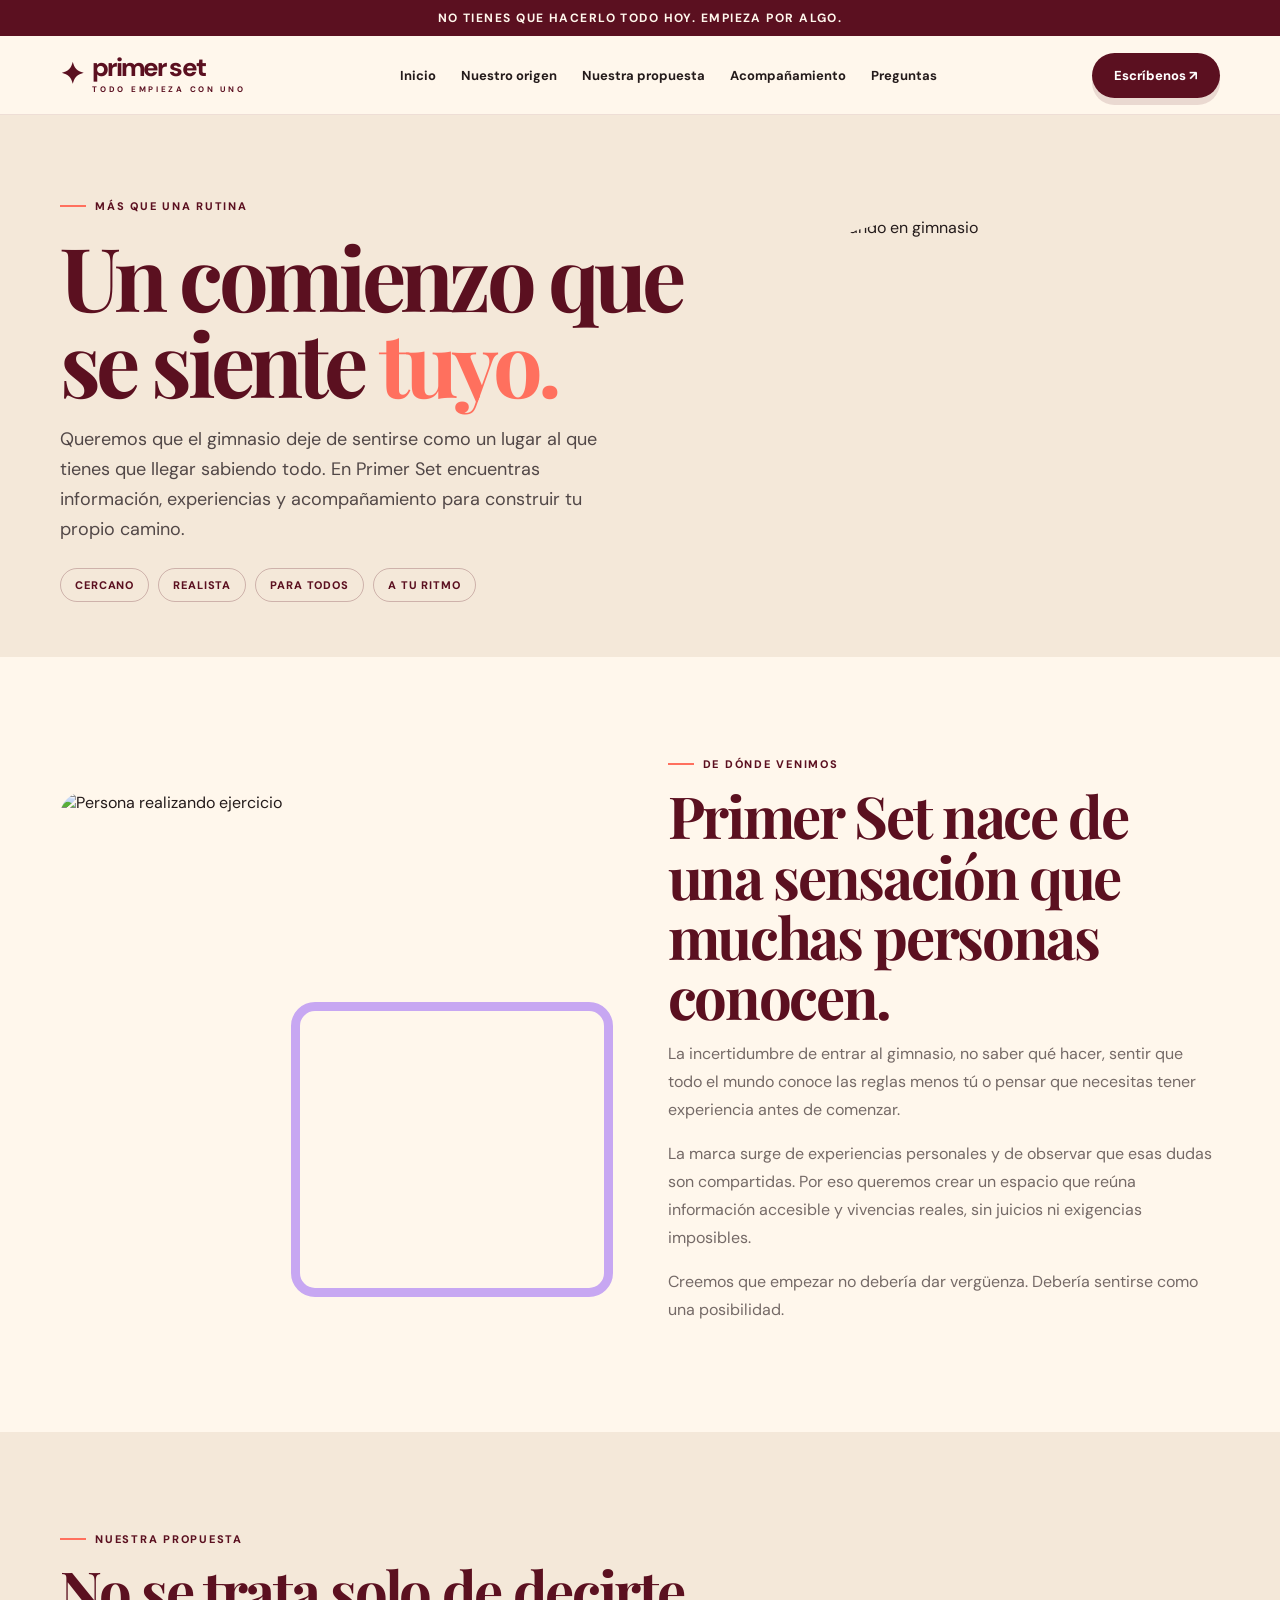
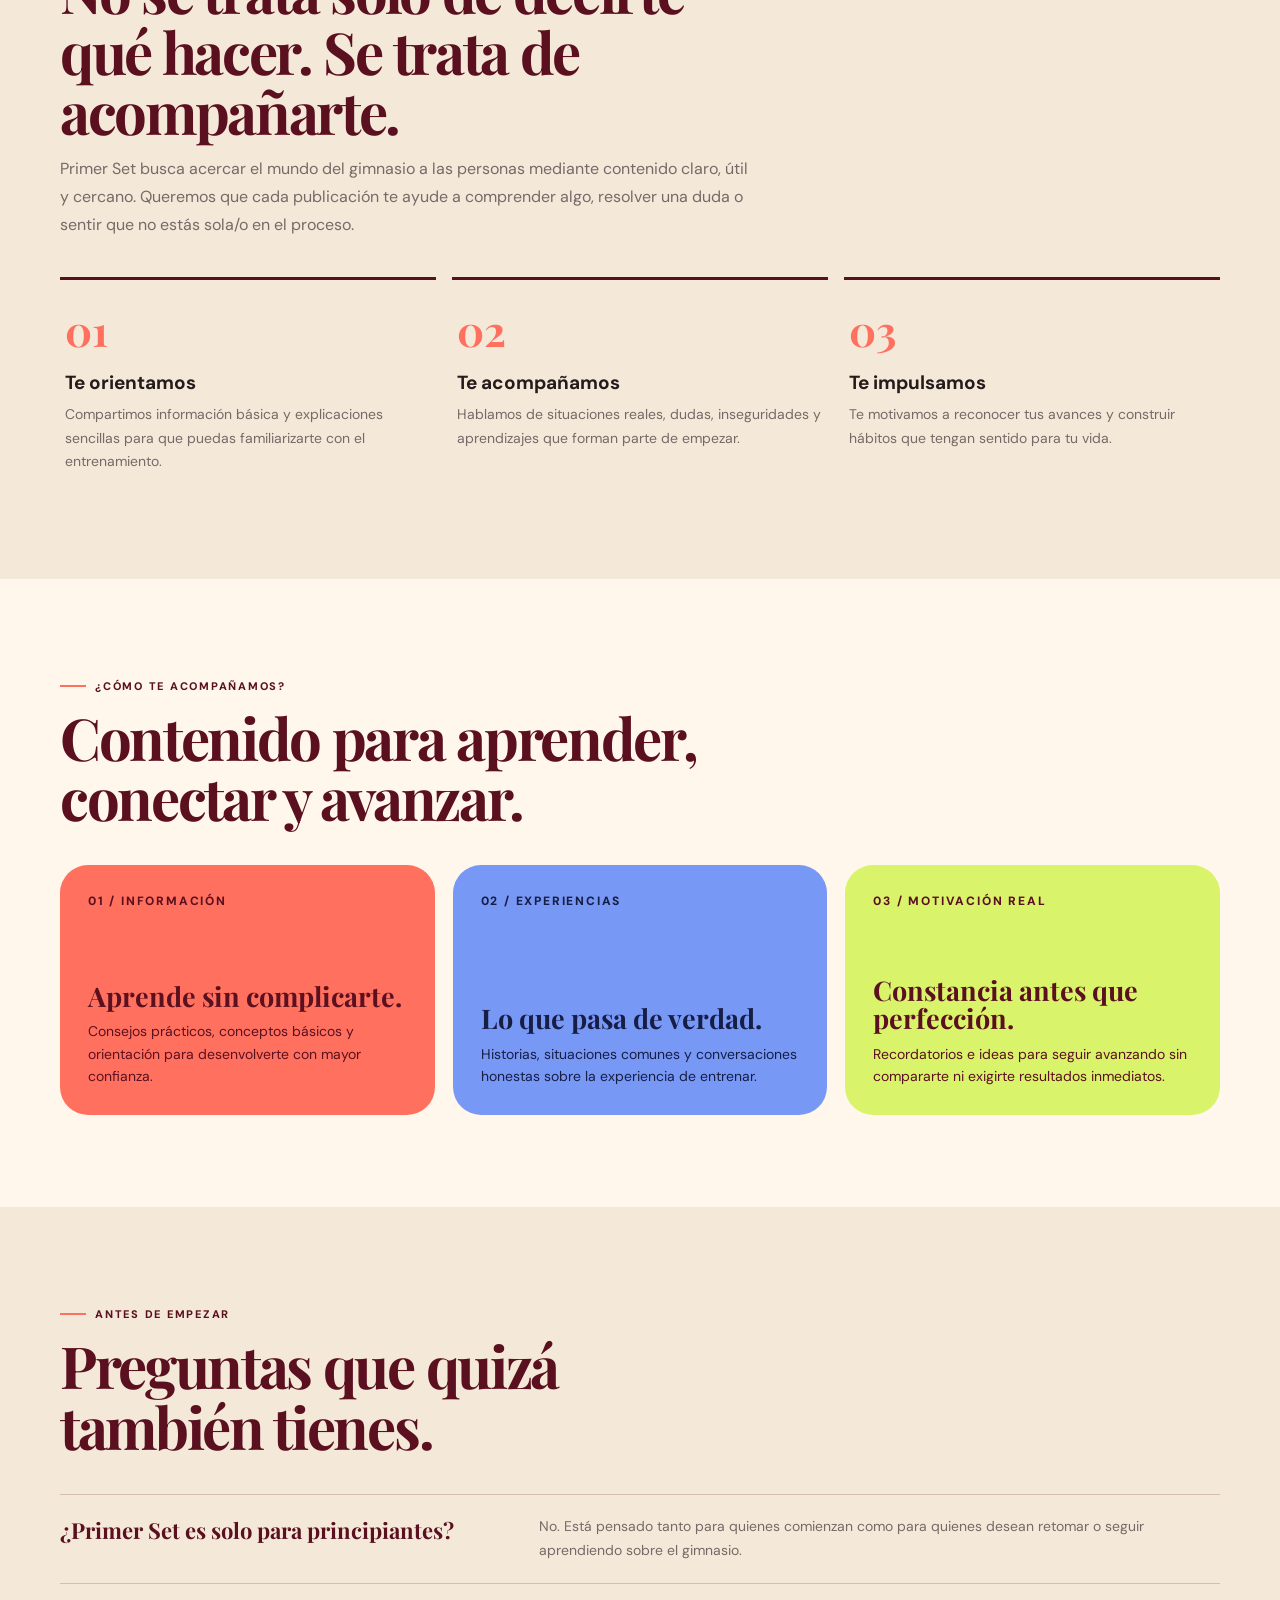
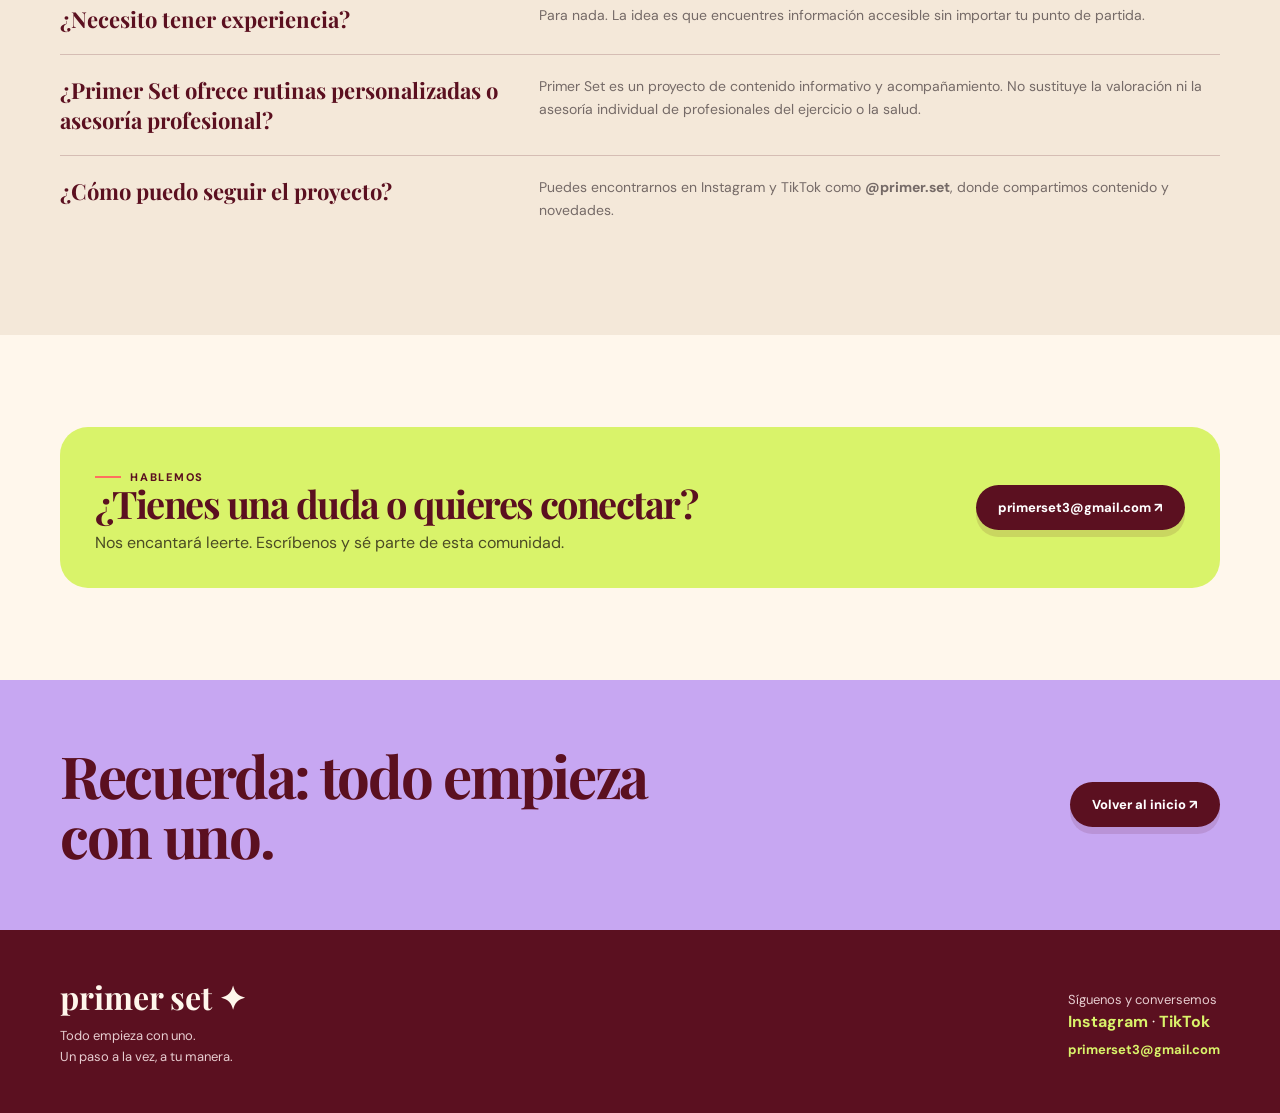
==== landing.html @ f529d24d "Add files via upload" ====
<!doctype html><html lang="es"><head><meta charset="utf-8"><meta name="viewport" content="width=device-width,initial-scale=1"><meta name="description" content="Conoce el origen, propósito y propuesta de acompañamiento de Primer Set."><title>Conoce Primer Set | Todo empieza con uno</title><link rel="stylesheet" href="styles.css"></head><body>
<div class="announcement">No tienes que hacerlo todo hoy. Empieza por algo.</div><header><div class="wrap nav"><a class="brand" href="index.html"><span class="brand-star">✦</span><span>primer set<small>TODO EMPIEZA CON UNO</small></span></a><nav class="navlinks"><a href="index.html">Inicio</a><a href="#origen">Nuestro origen</a><a href="#propuesta">Nuestra propuesta</a><a href="#acompanamiento">Acompañamiento</a><a href="#preguntas">Preguntas</a></nav><a class="pill" href="mailto:primerset3@gmail.com">Escríbenos ↗</a></div></header>
<main><section class="subhero"><div class="wrap subhero-grid"><div><span class="eyebrow">Más que una rutina</span><h1>Un comienzo que se siente <em>tuyo.</em></h1><p class="lead">Queremos que el gimnasio deje de sentirse como un lugar al que tienes que llegar sabiendo todo. En Primer Set encuentras información, experiencias y acompañamiento para construir tu propio camino.</p><div class="tag-row"><span class="tag">Cercano</span><span class="tag">Realista</span><span class="tag">Para todos</span><span class="tag">A tu ritmo</span></div></div><img src="https://images.unsplash.com/photo-1546483875-ad9014c88eba?auto=format&fit=crop&w=1000&q=85" alt="Persona entrenando en gimnasio"></div></section>
<section class="section" id="origen"><div class="wrap split"><div class="photo-stack"><img src="https://images.unsplash.com/photo-1518611012118-696072aa579a?auto=format&fit=crop&w=900&q=85" alt="Persona realizando ejercicio"></div><div><span class="eyebrow">De dónde venimos</span><h2>Primer Set nace de una sensación que muchas personas conocen.</h2><p class="copy">La incertidumbre de entrar al gimnasio, no saber qué hacer, sentir que todo el mundo conoce las reglas menos tú o pensar que necesitas tener experiencia antes de comenzar.</p><p class="copy">La marca surge de experiencias personales y de observar que esas dudas son compartidas. Por eso queremos crear un espacio que reúna información accesible y vivencias reales, sin juicios ni exigencias imposibles.</p><p class="copy">Creemos que empezar no debería dar vergüenza. Debería sentirse como una posibilidad.</p></div></div></section>
<section class="section" id="propuesta" style="background:#f4e8d9"><div class="wrap"><div class="section-head"><span class="eyebrow">Nuestra propuesta</span><h2>No se trata solo de decirte qué hacer. Se trata de acompañarte.</h2><p>Primer Set busca acercar el mundo del gimnasio a las personas mediante contenido claro, útil y cercano. Queremos que cada publicación te ayude a comprender algo, resolver una duda o sentir que no estás sola/o en el proceso.</p></div><div class="steps"><div class="step"><b>01</b><h3>Te orientamos</h3><p>Compartimos información básica y explicaciones sencillas para que puedas familiarizarte con el entrenamiento.</p></div><div class="step"><b>02</b><h3>Te acompañamos</h3><p>Hablamos de situaciones reales, dudas, inseguridades y aprendizajes que forman parte de empezar.</p></div><div class="step"><b>03</b><h3>Te impulsamos</h3><p>Te motivamos a reconocer tus avances y construir hábitos que tengan sentido para tu vida.</p></div></div></div></section>
<section class="section" id="acompanamiento"><div class="wrap"><div class="section-head"><span class="eyebrow">¿Cómo te acompañamos?</span><h2>Contenido para aprender, conectar y avanzar.</h2></div><div class="cards"><article class="card coral"><span class="num">01 / INFORMACIÓN</span><div><h3>Aprende sin complicarte.</h3><p>Consejos prácticos, conceptos básicos y orientación para desenvolverte con mayor confianza.</p></div></article><article class="card blue"><span class="num">02 / EXPERIENCIAS</span><div><h3>Lo que pasa de verdad.</h3><p>Historias, situaciones comunes y conversaciones honestas sobre la experiencia de entrenar.</p></div></article><article class="card lime"><span class="num">03 / MOTIVACIÓN REAL</span><div><h3>Constancia antes que perfección.</h3><p>Recordatorios e ideas para seguir avanzando sin compararte ni exigirte resultados inmediatos.</p></div></article></div></div></section>
<section class="section" id="preguntas" style="background:#f4e8d9"><div class="wrap"><div class="section-head"><span class="eyebrow">Antes de empezar</span><h2>Preguntas que quizá también tienes.</h2></div><div class="faq"><h3>¿Primer Set es solo para principiantes?</h3><p>No. Está pensado tanto para quienes comienzan como para quienes desean retomar o seguir aprendiendo sobre el gimnasio.</p></div><div class="faq"><h3>¿Necesito tener experiencia?</h3><p>Para nada. La idea es que encuentres información accesible sin importar tu punto de partida.</p></div><div class="faq"><h3>¿Primer Set ofrece rutinas personalizadas o asesoría profesional?</h3><p>Primer Set es un proyecto de contenido informativo y acompañamiento. No sustituye la valoración ni la asesoría individual de profesionales del ejercicio o la salud.</p></div><div class="faq"><h3>¿Cómo puedo seguir el proyecto?</h3><p>Puedes encontrarnos en Instagram y TikTok como <strong>@primer.set</strong>, donde compartimos contenido y novedades.</p></div></div></section>
<section class="section"><div class="wrap"><div class="email-box"><div><span class="eyebrow">Hablemos</span><h2>¿Tienes una duda o quieres conectar?</h2><p>Nos encantará leerte. Escríbenos y sé parte de esta comunidad.</p></div><a class="pill" href="mailto:primerset3@gmail.com?subject=Hola%2C%20Primer%20Set">primerset3@gmail.com ↗</a></div></div></section><section class="cta-band"><div class="wrap cta-inner"><h2>Recuerda: todo empieza con uno.</h2><a class="pill" href="index.html">Volver al inicio ↗</a></div></section></main>
<footer><div class="wrap footer-row"><div><div class="footer-brand">primer set ✦</div><p>Todo empieza con uno.<br>Un paso a la vez, a tu manera.</p></div><div><p>Síguenos y conversemos</p><a href="https://www.instagram.com/_primerset/" target="_blank" rel="noopener">Instagram</a> · <a href="https://www.tiktok.com/@primer.set" target="_blank" rel="noopener">TikTok</a><p><a href="mailto:primerset3@gmail.com">primerset3@gmail.com</a></p></div></div></footer></body></html>
---- styles.css ----
@import url('https://fonts.googleapis.com/css2?family=DM+Sans:wght@400;500;600;700;800&family=Playfair+Display:wght@600;700;800&display=swap');
:root{--wine:#5b1020;--wine2:#741b2d;--cream:#fff7ec;--paper:#f4e8d9;--coral:#ff705e;--lime:#d9f36a;--blue:#7898f5;--lilac:#c7a7f2;--ink:#241b1b;--muted:#756a67;--radius:28px;--shadow:0 18px 50px rgba(62,20,28,.12)}
*{box-sizing:border-box}html{scroll-behavior:smooth}body{margin:0;background:var(--cream);color:var(--ink);font-family:'DM Sans',sans-serif}a{color:inherit;text-decoration:none}img{display:block;width:100%;object-fit:cover}.wrap{width:min(1160px,calc(100% - 44px));margin:auto}
.announcement{background:var(--wine);color:var(--cream);text-align:center;padding:10px 16px;font-size:12px;letter-spacing:.12em;text-transform:uppercase;font-weight:700}header{position:sticky;top:0;z-index:10;background:rgba(255,247,236,.94);backdrop-filter:blur(14px);border-bottom:1px solid #5b10201a}
.nav{height:78px;display:flex;align-items:center;justify-content:space-between;gap:24px}.brand{display:flex;align-items:center;gap:10px;color:var(--wine);font-weight:800;letter-spacing:-.07em;font-size:26px;line-height:.8}.brand small{display:block;font-size:8px;letter-spacing:.34em;font-weight:700;margin-top:8px;text-align:center}.brand-star{font-size:29px}
.navlinks{display:flex;align-items:center;gap:25px;font-size:13px;font-weight:700}.navlinks a:hover{color:var(--wine2)}.pill{display:inline-flex;align-items:center;justify-content:center;border-radius:999px;padding:14px 22px;background:var(--wine);color:white;font-size:13px;font-weight:800;transition:.2s;box-shadow:0 7px 0 #5b102021}.pill:hover{transform:translateY(-3px);background:var(--wine2)}.pill.outline{background:transparent;border:1px solid var(--wine);color:var(--wine);box-shadow:none}
.hero{padding:72px 0 84px;overflow:hidden}.hero-grid{display:grid;grid-template-columns:1.02fr .98fr;gap:56px;align-items:center}.eyebrow{display:inline-flex;align-items:center;gap:9px;font-size:11px;font-weight:800;text-transform:uppercase;letter-spacing:.16em;color:var(--wine)}.eyebrow:before{content:'';width:26px;height:2px;background:var(--coral)}
h1,h2,h3,p{margin-top:0}h1{font-family:'Playfair Display',serif;color:var(--wine);font-size:clamp(52px,7vw,88px);line-height:.98;letter-spacing:-.055em;margin:20px 0}h1 em{color:var(--coral);font-style:normal}.lead{font-size:18px;line-height:1.65;color:#514747;max-width:550px}.hero-actions{display:flex;flex-wrap:wrap;gap:14px;margin-top:30px}
.hero-art{position:relative;min-height:510px}.hero-photo{position:absolute;right:3%;top:0;width:76%;height:440px;border-radius:48% 48% 26px 26px;transform:rotate(3deg);box-shadow:var(--shadow)}.hero-sticker{position:absolute;left:0;bottom:30px;width:180px;height:180px;border-radius:50%;background:var(--lime);display:grid;place-items:center;text-align:center;color:var(--wine);font-weight:800;font-size:17px;line-height:1.1;transform:rotate(-11deg);padding:20px}.hero-sticker span{font-family:'Playfair Display',serif;font-size:38px;display:block}.spark{position:absolute;color:var(--coral);font-size:68px;right:0;bottom:10px}
.marquee{background:var(--coral);color:var(--wine);padding:17px 0;overflow:hidden;white-space:nowrap;font-weight:800;letter-spacing:.13em;text-transform:uppercase;font-size:13px}.marquee span{padding:0 25px}
.section{padding:92px 0}.section-head{max-width:690px;margin-bottom:38px}h2{font-family:'Playfair Display',serif;font-size:clamp(36px,5vw,58px);line-height:1.04;letter-spacing:-.04em;color:var(--wine);margin:14px 0}.section-head p,.copy{color:var(--muted);line-height:1.75;font-size:16px}
.cards{display:grid;grid-template-columns:repeat(3,1fr);gap:18px}.card{padding:28px;border-radius:var(--radius);min-height:250px;display:flex;flex-direction:column;justify-content:space-between}.card h3{font-family:'Playfair Display',serif;font-size:27px;line-height:1.05;margin:18px 0 10px}.card p{font-size:14px;line-height:1.6;margin:0}.card .num{font-size:12px;font-weight:800;letter-spacing:.15em}.coral{background:var(--coral);color:var(--wine)}.lime{background:var(--lime);color:var(--wine)}.blue{background:var(--blue);color:#171e46}
.split{display:grid;grid-template-columns:1fr 1fr;gap:55px;align-items:center}.photo-stack{position:relative;padding:0 35px 35px 0}.photo-stack img{height:470px;border-radius:24px}.photo-stack:after{content:'';position:absolute;right:0;bottom:0;width:55%;height:55%;border:9px solid var(--lilac);border-radius:24px;z-index:-1}
.quote{background:var(--wine);color:var(--cream);border-radius:var(--radius);padding:42px}.quote p{font-family:'Playfair Display',serif;font-size:clamp(26px,3vw,38px);line-height:1.2;margin-bottom:18px}.quote small{color:#f0c9c9;letter-spacing:.1em;text-transform:uppercase;font-weight:700}
.cta-band{background:var(--lilac);padding:65px 0}.cta-inner{display:flex;justify-content:space-between;align-items:center;gap:30px}.cta-inner h2{max-width:650px;margin:0;color:var(--wine)}
footer{background:var(--wine);color:var(--cream);padding:45px 0}.footer-row{display:flex;justify-content:space-between;align-items:center;gap:30px;flex-wrap:wrap}.footer-brand{font-family:'Playfair Display',serif;font-size:32px;font-weight:700}footer p{color:#e7cdd0;font-size:13px;line-height:1.6;margin:8px 0 0}footer a{color:var(--lime);font-weight:700}
.subhero{padding:76px 0 55px;background:var(--paper)}.subhero-grid{display:grid;grid-template-columns:1fr .8fr;gap:40px;align-items:center}.subhero img{height:360px;border-radius:45% 45% 22px 22px}.tag-row{display:flex;flex-wrap:wrap;gap:9px;margin-top:24px}.tag{border:1px solid #5b102040;border-radius:999px;padding:9px 14px;font-size:11px;font-weight:800;color:var(--wine);text-transform:uppercase;letter-spacing:.08em}
.steps{display:grid;grid-template-columns:repeat(3,1fr);gap:16px}.step{border-top:3px solid var(--wine);padding:22px 5px 0}.step b{font-family:'Playfair Display',serif;color:var(--coral);font-size:42px}.step h3{font-size:19px;margin:12px 0 8px}.step p{font-size:14px;line-height:1.65;color:var(--muted)}
.faq{border-top:1px solid #5b102033;padding:20px 0;display:grid;grid-template-columns:.8fr 1.2fr;gap:25px}.faq h3{font-family:'Playfair Display',serif;color:var(--wine);font-size:22px;margin:0}.faq p{color:var(--muted);font-size:14px;line-height:1.7;margin:0}
.email-box{background:var(--lime);border-radius:var(--radius);padding:35px;display:flex;justify-content:space-between;align-items:center;gap:25px}.email-box h2{font-size:38px;margin:0}.email-box p{margin:8px 0 0;color:#4b4b24}
@media(max-width:800px){.nav{height:auto;min-height:70px;flex-wrap:wrap;padding:14px 0}.navlinks{order:3;width:100%;overflow:auto;gap:20px;padding:8px 0 2px}.navlinks a{white-space:nowrap}.hero{padding:48px 0}.hero-grid,.split,.subhero-grid{grid-template-columns:1fr;gap:35px}.hero-art{min-height:390px}.hero-photo{height:350px;width:78%}.hero-sticker{width:140px;height:140px;font-size:14px}.cards,.steps{grid-template-columns:1fr}.section{padding:65px 0}.photo-stack img{height:360px}.cta-inner,.email-box{align-items:flex-start;flex-direction:column}.faq{grid-template-columns:1fr;gap:10px}}
@media(max-width:460px){.wrap{width:min(100% - 30px,1160px)}h1{font-size:53px}.lead{font-size:16px}.hero-art{min-height:330px}.hero-photo{height:295px}.hero-sticker{width:118px;height:118px}.spark{font-size:45px}}
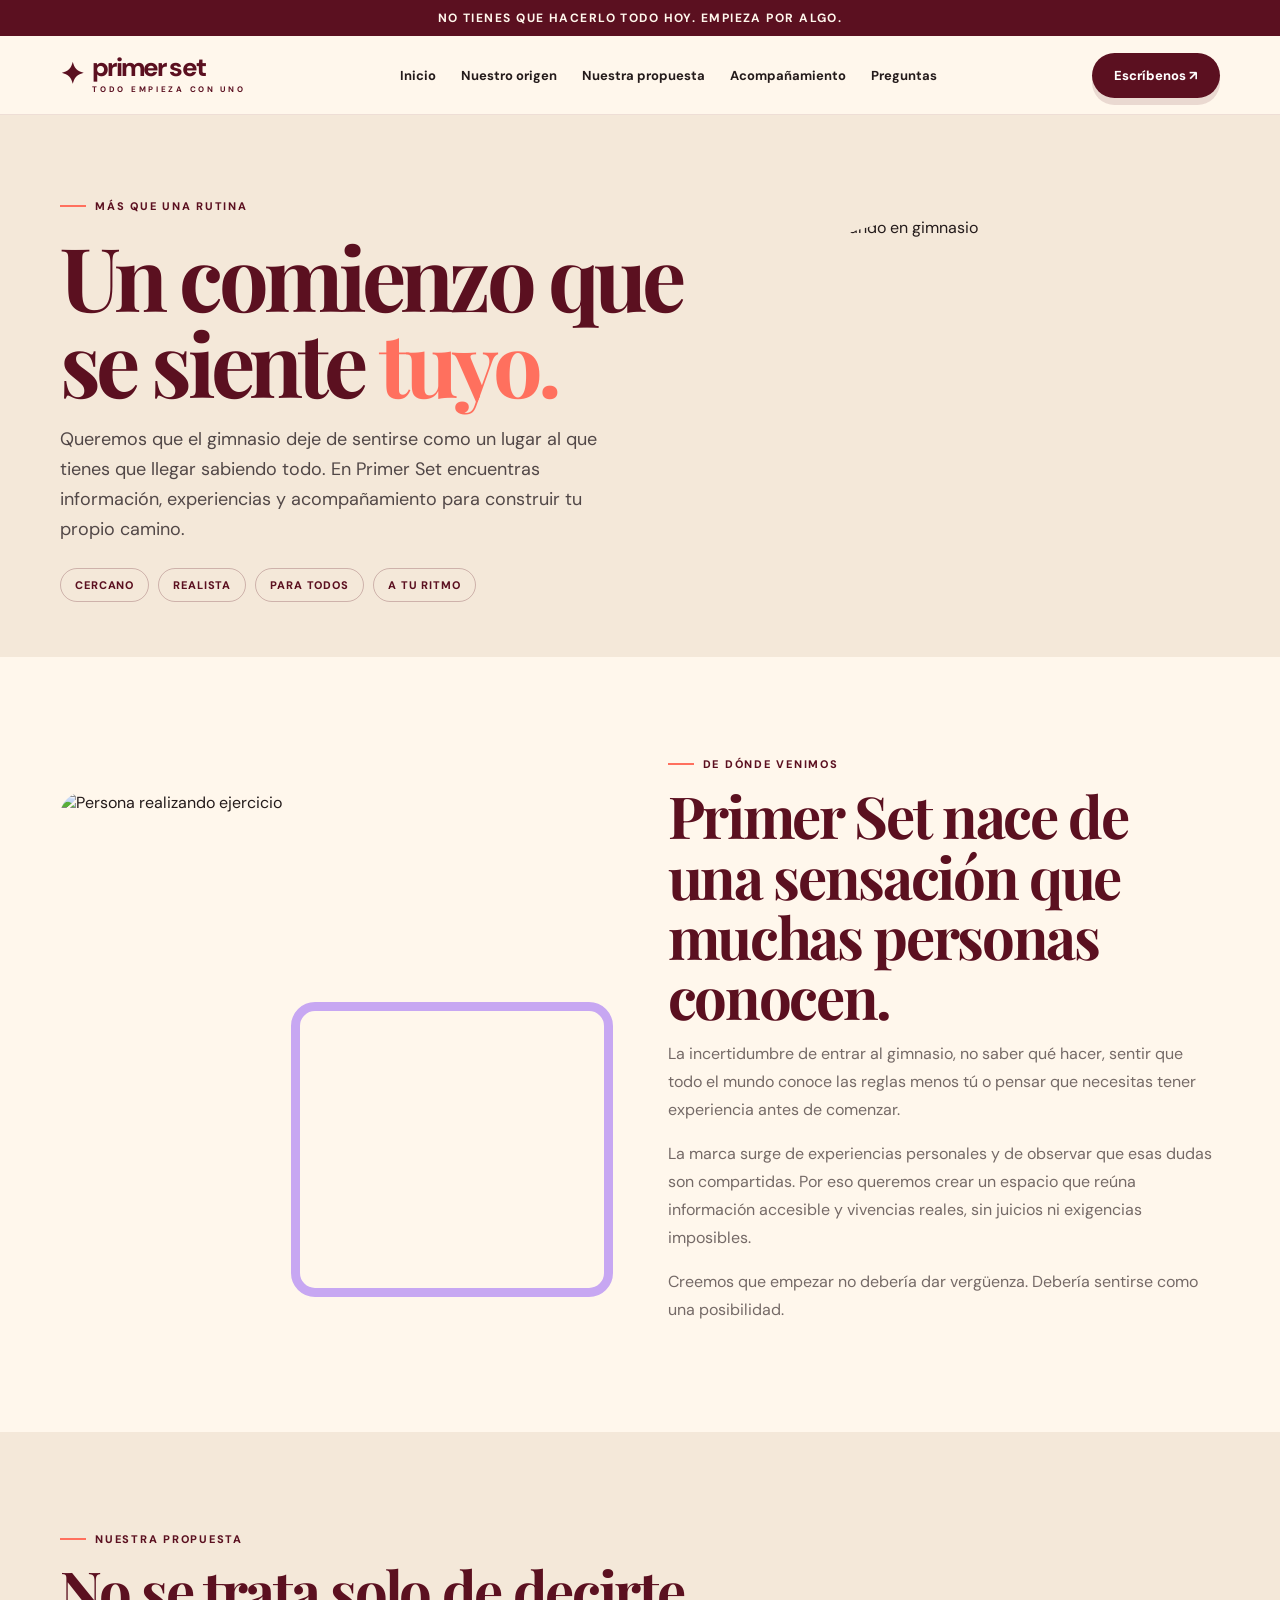
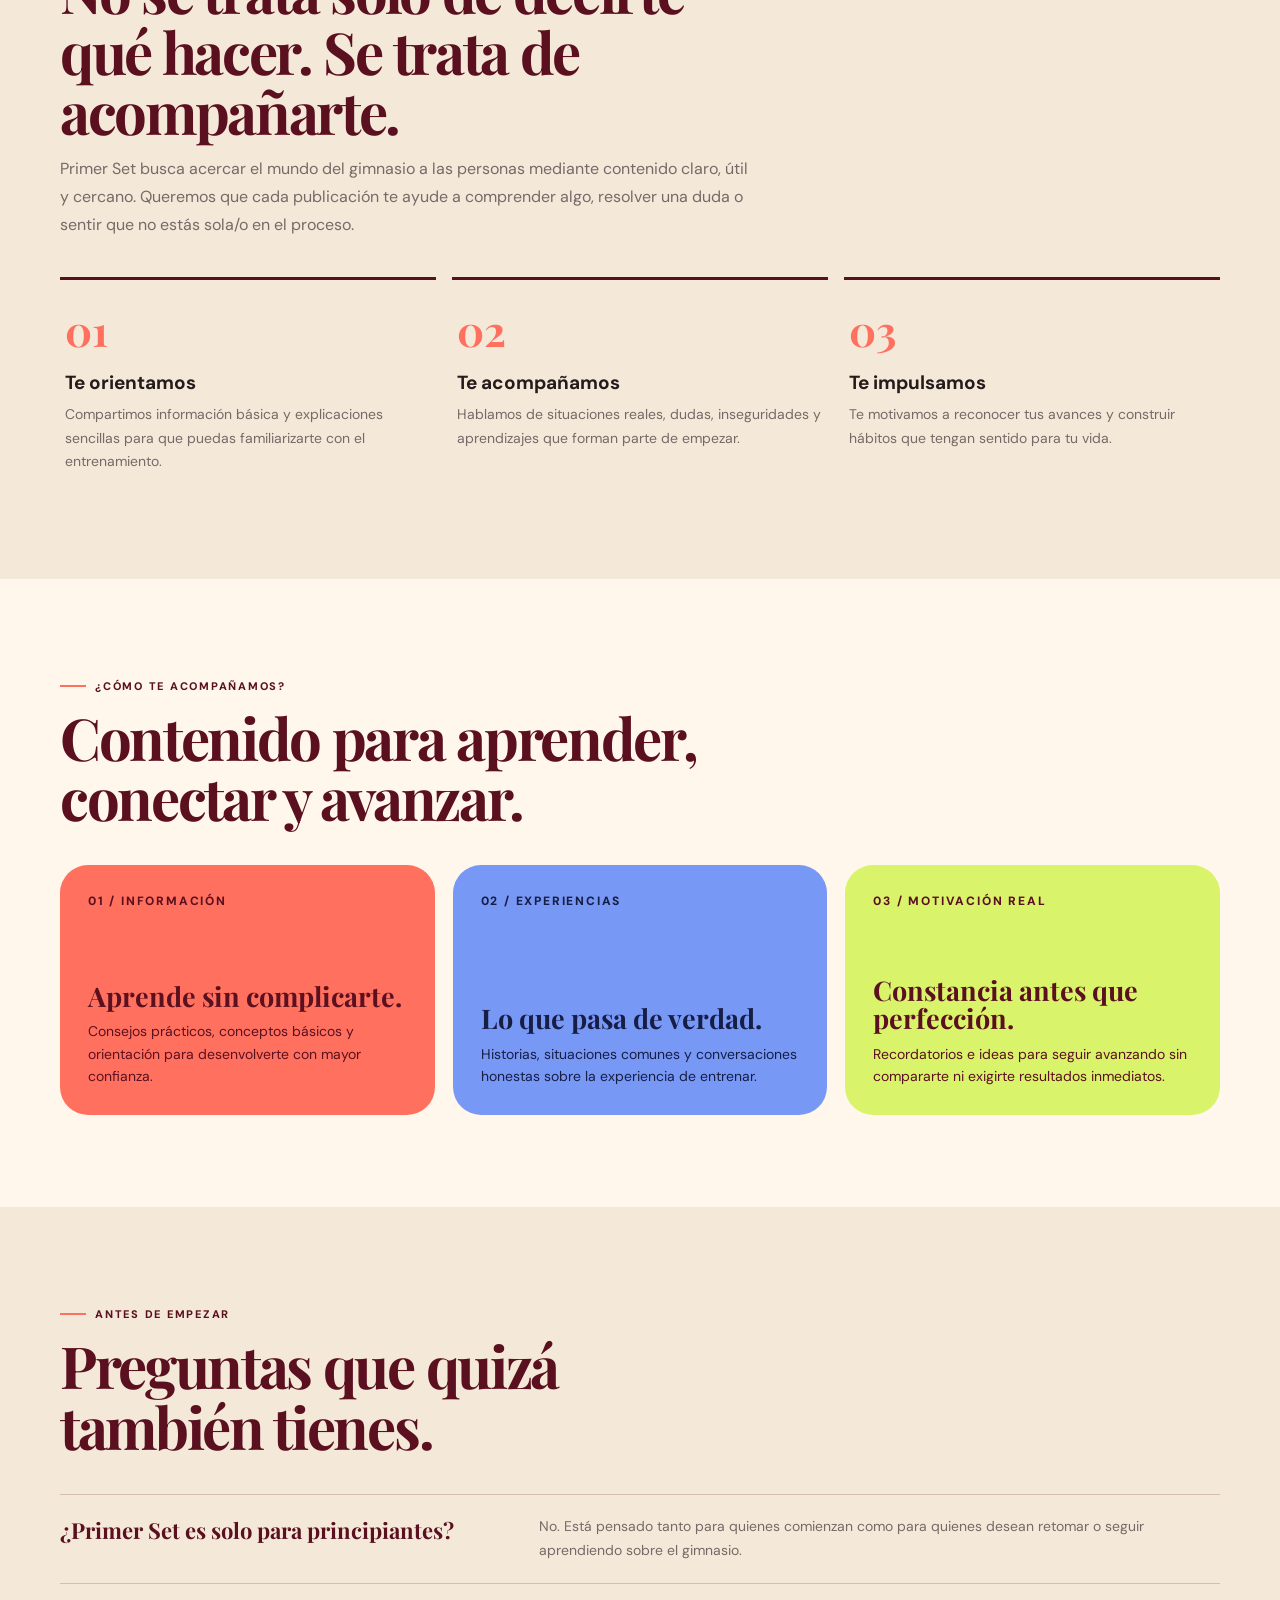
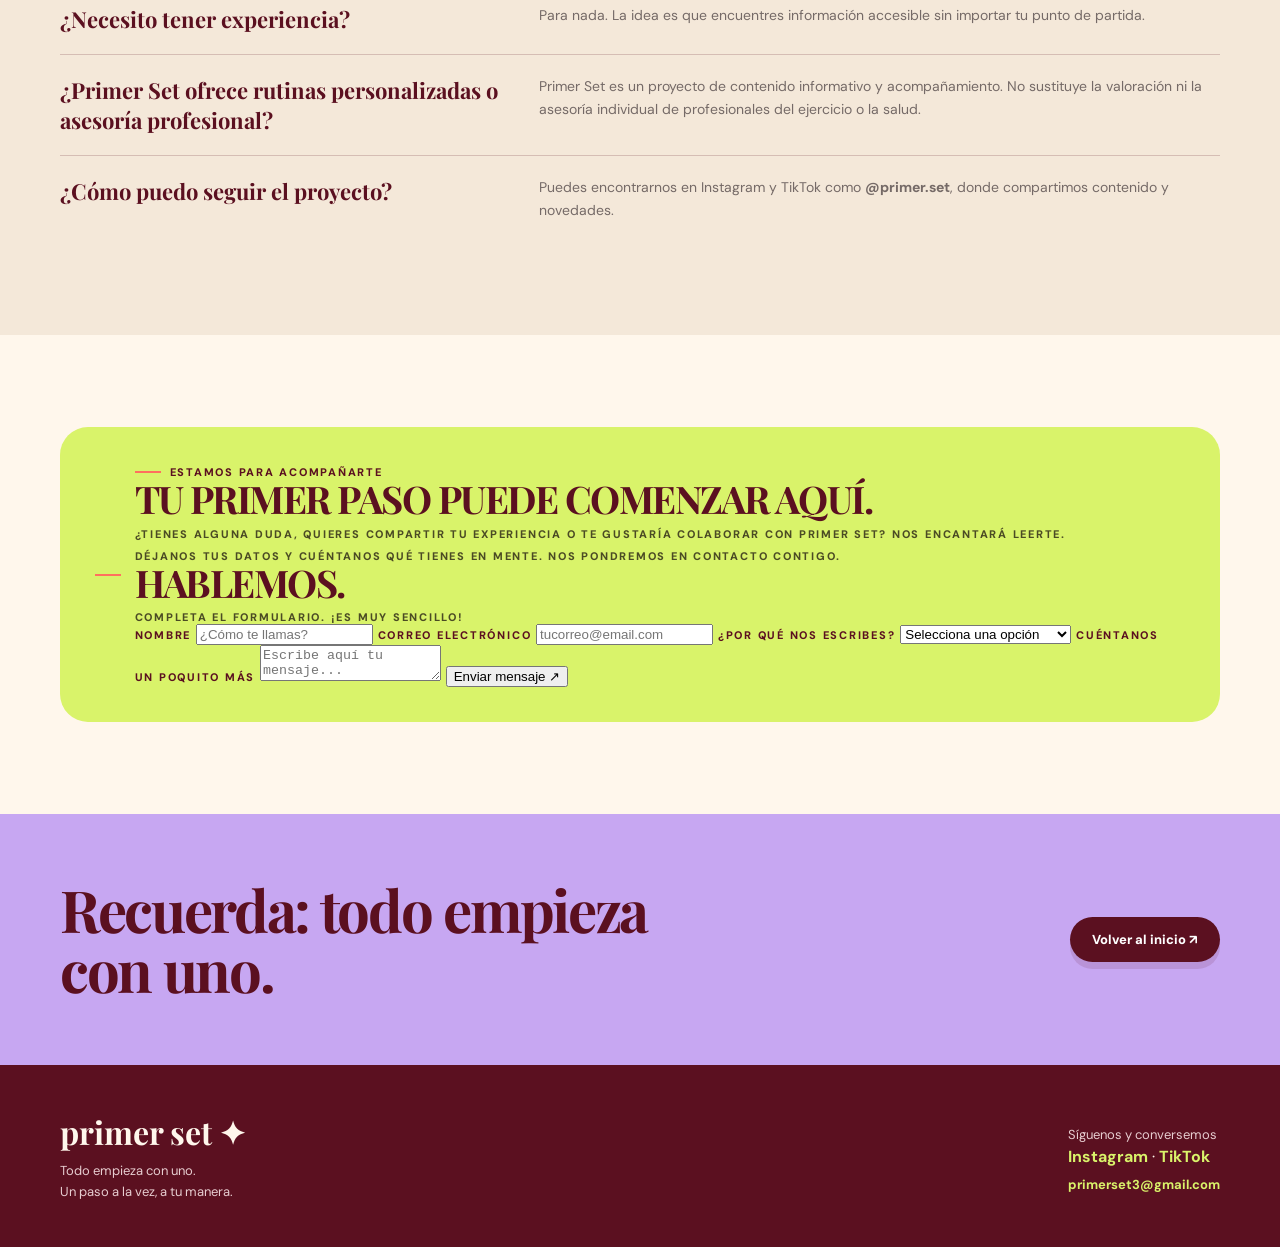
==== commit d3ba4deb: "Update landing.html" ====
--- a/landing.html
+++ b/landing.html
@@ -5,5 +5,45 @@
 <section class="section" id="propuesta" style="background:#f4e8d9"><div class="wrap"><div class="section-head"><span class="eyebrow">Nuestra propuesta</span><h2>No se trata solo de decirte qué hacer. Se trata de acompañarte.</h2><p>Primer Set busca acercar el mundo del gimnasio a las personas mediante contenido claro, útil y cercano. Queremos que cada publicación te ayude a comprender algo, resolver una duda o sentir que no estás sola/o en el proceso.</p></div><div class="steps"><div class="step"><b>01</b><h3>Te orientamos</h3><p>Compartimos información básica y explicaciones sencillas para que puedas familiarizarte con el entrenamiento.</p></div><div class="step"><b>02</b><h3>Te acompañamos</h3><p>Hablamos de situaciones reales, dudas, inseguridades y aprendizajes que forman parte de empezar.</p></div><div class="step"><b>03</b><h3>Te impulsamos</h3><p>Te motivamos a reconocer tus avances y construir hábitos que tengan sentido para tu vida.</p></div></div></div></section>
 <section class="section" id="acompanamiento"><div class="wrap"><div class="section-head"><span class="eyebrow">¿Cómo te acompañamos?</span><h2>Contenido para aprender, conectar y avanzar.</h2></div><div class="cards"><article class="card coral"><span class="num">01 / INFORMACIÓN</span><div><h3>Aprende sin complicarte.</h3><p>Consejos prácticos, conceptos básicos y orientación para desenvolverte con mayor confianza.</p></div></article><article class="card blue"><span class="num">02 / EXPERIENCIAS</span><div><h3>Lo que pasa de verdad.</h3><p>Historias, situaciones comunes y conversaciones honestas sobre la experiencia de entrenar.</p></div></article><article class="card lime"><span class="num">03 / MOTIVACIÓN REAL</span><div><h3>Constancia antes que perfección.</h3><p>Recordatorios e ideas para seguir avanzando sin compararte ni exigirte resultados inmediatos.</p></div></article></div></div></section>
 <section class="section" id="preguntas" style="background:#f4e8d9"><div class="wrap"><div class="section-head"><span class="eyebrow">Antes de empezar</span><h2>Preguntas que quizá también tienes.</h2></div><div class="faq"><h3>¿Primer Set es solo para principiantes?</h3><p>No. Está pensado tanto para quienes comienzan como para quienes desean retomar o seguir aprendiendo sobre el gimnasio.</p></div><div class="faq"><h3>¿Necesito tener experiencia?</h3><p>Para nada. La idea es que encuentres información accesible sin importar tu punto de partida.</p></div><div class="faq"><h3>¿Primer Set ofrece rutinas personalizadas o asesoría profesional?</h3><p>Primer Set es un proyecto de contenido informativo y acompañamiento. No sustituye la valoración ni la asesoría individual de profesionales del ejercicio o la salud.</p></div><div class="faq"><h3>¿Cómo puedo seguir el proyecto?</h3><p>Puedes encontrarnos en Instagram y TikTok como <strong>@primer.set</strong>, donde compartimos contenido y novedades.</p></div></div></section>
-<section class="section"><div class="wrap"><div class="email-box"><div><span class="eyebrow">Hablemos</span><h2>¿Tienes una duda o quieres conectar?</h2><p>Nos encantará leerte. Escríbenos y sé parte de esta comunidad.</p></div><a class="pill" href="mailto:primerset3@gmail.com?subject=Hola%2C%20Primer%20Set">primerset3@gmail.com ↗</a></div></div></section><section class="cta-band"><div class="wrap cta-inner"><h2>Recuerda: todo empieza con uno.</h2><a class="pill" href="index.html">Volver al inicio ↗</a></div></section></main>
-<footer><div class="wrap footer-row"><div><div class="footer-brand">primer set ✦</div><p>Todo empieza con uno.<br>Un paso a la vez, a tu manera.</p></div><div><p>Síguenos y conversemos</p><a href="https://www.instagram.com/_primerset/" target="_blank" rel="noopener">Instagram</a> · <a href="https://www.tiktok.com/@primer.set" target="_blank" rel="noopener">TikTok</a><p><a href="mailto:primerset3@gmail.com">primerset3@gmail.com</a></p></div></div></footer></body></html>+<section class="section"><div class="wrap"><div class="email-box"><div><span class="eyebrow"
+<section class="section contact-section" id="contacto">
+  <div class="wrap contact-grid">
+    <div class="contact-intro">
+      <span class="eyebrow">ESTAMOS PARA ACOMPAÑARTE</span>
+      <h2>Tu primer paso puede comenzar aquí.</h2>
+      <p>¿Tienes alguna duda, quieres compartir tu experiencia o te gustaría colaborar con Primer Set? Nos encantará leerte.</p>
+      <p>Déjanos tus datos y cuéntanos qué tienes en mente. Nos pondremos en contacto contigo.</p>
+    </div>
+
+    <form class="contact-form" action="https://formsubmit.co/primerset3@gmail.com" method="POST">
+      <h2>Hablemos.</h2>
+      <p>Completa el formulario. ¡Es muy sencillo!</p>
+
+      <input type="hidden" name="_subject" value="Nuevo mensaje desde Primer Set">
+      <input type="hidden" name="_captcha" value="false">
+      <input type="hidden" name="_template" value="table">
+
+      <label for="nombre">Nombre</label>
+      <input type="text" id="nombre" name="Nombre" placeholder="¿Cómo te llamas?" required>
+
+      <label for="correo">Correo electrónico</label>
+      <input type="email" id="correo" name="Correo electrónico" placeholder="tucorreo@email.com" required>
+
+      <label for="motivo">¿Por qué nos escribes?</label>
+      <select id="motivo" name="Motivo" required>
+        <option value="">Selecciona una opción</option>
+        <option>Duda o consulta</option>
+        <option>Compartir mi experiencia</option>
+        <option>Colaboración</option>
+        <option>Otro motivo</option>
+      </select>
+
+      <label for="mensaje">Cuéntanos un poquito más</label>
+      <textarea id="mensaje" name="Mensaje" placeholder="Escribe aquí tu mensaje..." required></textarea>
+
+      <button type="submit">Enviar mensaje ↗</button>
+    </form>
+  </div>
+</section>
+<section class="cta-band"><div class="wrap cta-inner"><h2>Recuerda: todo empieza con uno.</h2><a class="pill" href="index.html">Volver al inicio ↗</a></div></section>
+<footer><div class="wrap footer-row"><div><div class="footer-brand">primer set ✦</div><p>Todo empieza con uno.<br>Un paso a la vez, a tu manera.</p></div><div><p>Síguenos y conversemos</p><a href="https://www.instagram.com/_primerset/" target="_blank" rel="noopener">Instagram</a> · <a href="https://www.tiktok.com/@primer.set" target="_blank" rel="noopener">TikTok</a><p><a href="mailto:primerset3@gmail.com">primerset3@gmail.com</a></p></div></div></footer></body></html>
--- a/styles.css
+++ b/styles.css
@@ -20,3 +20,88 @@
 .email-box{background:var(--lime);border-radius:var(--radius);padding:35px;display:flex;justify-content:space-between;align-items:center;gap:25px}.email-box h2{font-size:38px;margin:0}.email-box p{margin:8px 0 0;color:#4b4b24}
 @media(max-width:800px){.nav{height:auto;min-height:70px;flex-wrap:wrap;padding:14px 0}.navlinks{order:3;width:100%;overflow:auto;gap:20px;padding:8px 0 2px}.navlinks a{white-space:nowrap}.hero{padding:48px 0}.hero-grid,.split,.subhero-grid{grid-template-columns:1fr;gap:35px}.hero-art{min-height:390px}.hero-photo{height:350px;width:78%}.hero-sticker{width:140px;height:140px;font-size:14px}.cards,.steps{grid-template-columns:1fr}.section{padding:65px 0}.photo-stack img{height:360px}.cta-inner,.email-box{align-items:flex-start;flex-direction:column}.faq{grid-template-columns:1fr;gap:10px}}
 @media(max-width:460px){.wrap{width:min(100% - 30px,1160px)}h1{font-size:53px}.lead{font-size:16px}.hero-art{min-height:330px}.hero-photo{height:295px}.hero-sticker{width:118px;height:118px}.spark{font-size:45px}}
+
+
+/* SECCIÓN DE COMUNIDAD - DISEÑO ORIGINAL */
+
+.community-section {
+  padding: 65px 0 75px !important;
+  background: #fffdf9 !important;
+}
+
+.community-section .community-heading {
+  width: 100% !important;
+  max-width: 850px !important;
+  margin: 0 auto 45px !important;
+  text-align: center !important;
+}
+
+.community-section .community-heading h2 {
+  font-family: 'DM Sans', sans-serif !important;
+  font-size: 27px !important;
+  font-weight: 600 !important;
+  line-height: 1.3 !important;
+  color: #262321 !important;
+  margin: 12px 0 !important;
+}
+
+.community-section .community-heading p {
+  color: #756a67 !important;
+  font-size: 15px !important;
+  line-height: 1.7 !important;
+  margin: 0 auto !important;
+}
+
+.community-section .community-grid {
+  display: grid !important;
+  grid-template-columns: repeat(3, minmax(0, 1fr)) !important;
+  gap: 18px !important;
+  width: 100% !important;
+}
+
+.community-section .community-card {
+  background: #f4f0e8 !important;
+  border: 1px solid #ded8cd !important;
+  padding: 30px !important;
+  min-height: 235px !important;
+  display: flex !important;
+  flex-direction: column !important;
+  justify-content: space-between !important;
+  text-align: left !important;
+  border-radius: 0 !important;
+  box-shadow: none !important;
+}
+
+.community-section .quote-mark {
+  display: block !important;
+  font-family: Georgia, serif !important;
+  font-size: 32px !important;
+  line-height: 1 !important;
+  color: #829078 !important;
+}
+
+.community-section .community-card p {
+  color: #756a67 !important;
+  font-size: 14px !important;
+  line-height: 1.8 !important;
+  margin: 22px 0 !important;
+}
+
+.community-section .community-card h3 {
+  color: #345044 !important;
+  font-family: 'DM Sans', sans-serif !important;
+  font-size: 13px !important;
+  font-weight: 800 !important;
+  margin: 0 !important;
+}
+
+@media (max-width: 800px) {
+  .community-section .community-grid {
+    grid-template-columns: 1fr !important;
+  }
+
+  .community-section .community-heading h2 {
+    font-size: 23px !important;
+  }
+}
+
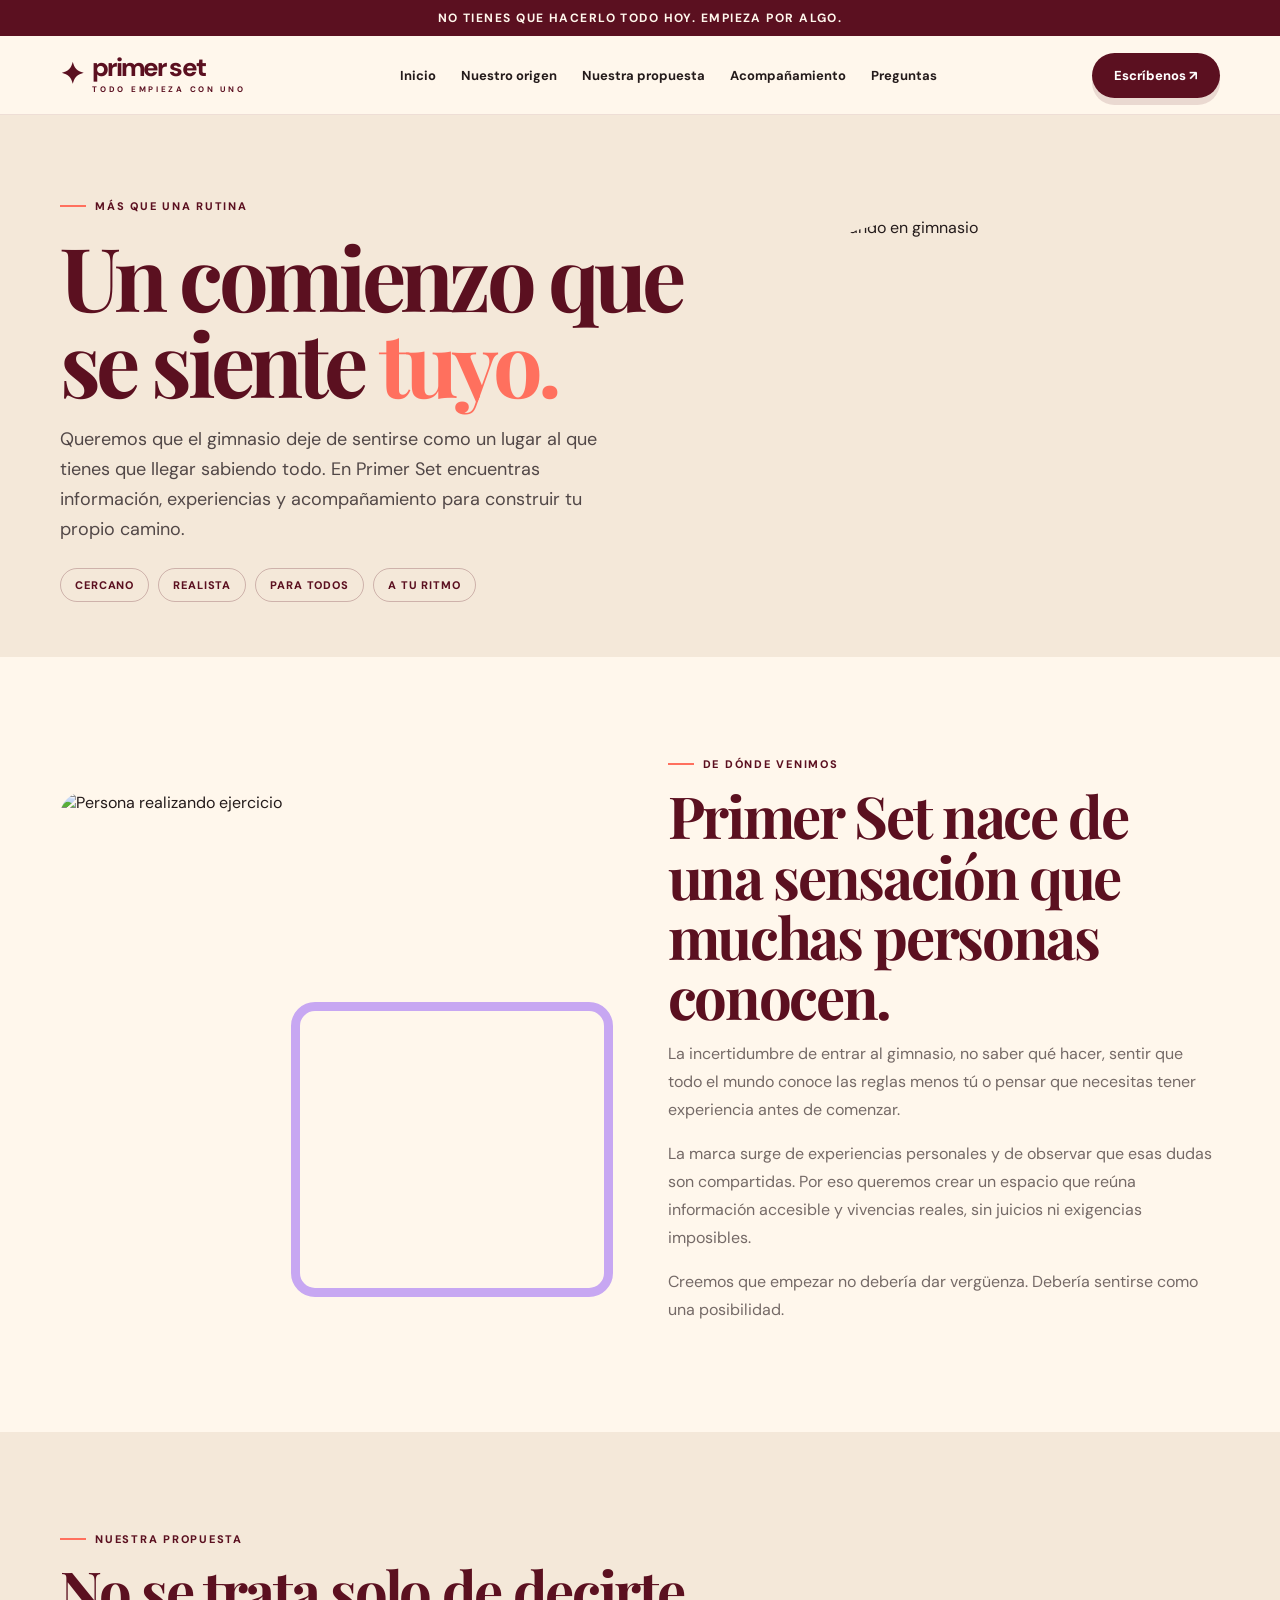
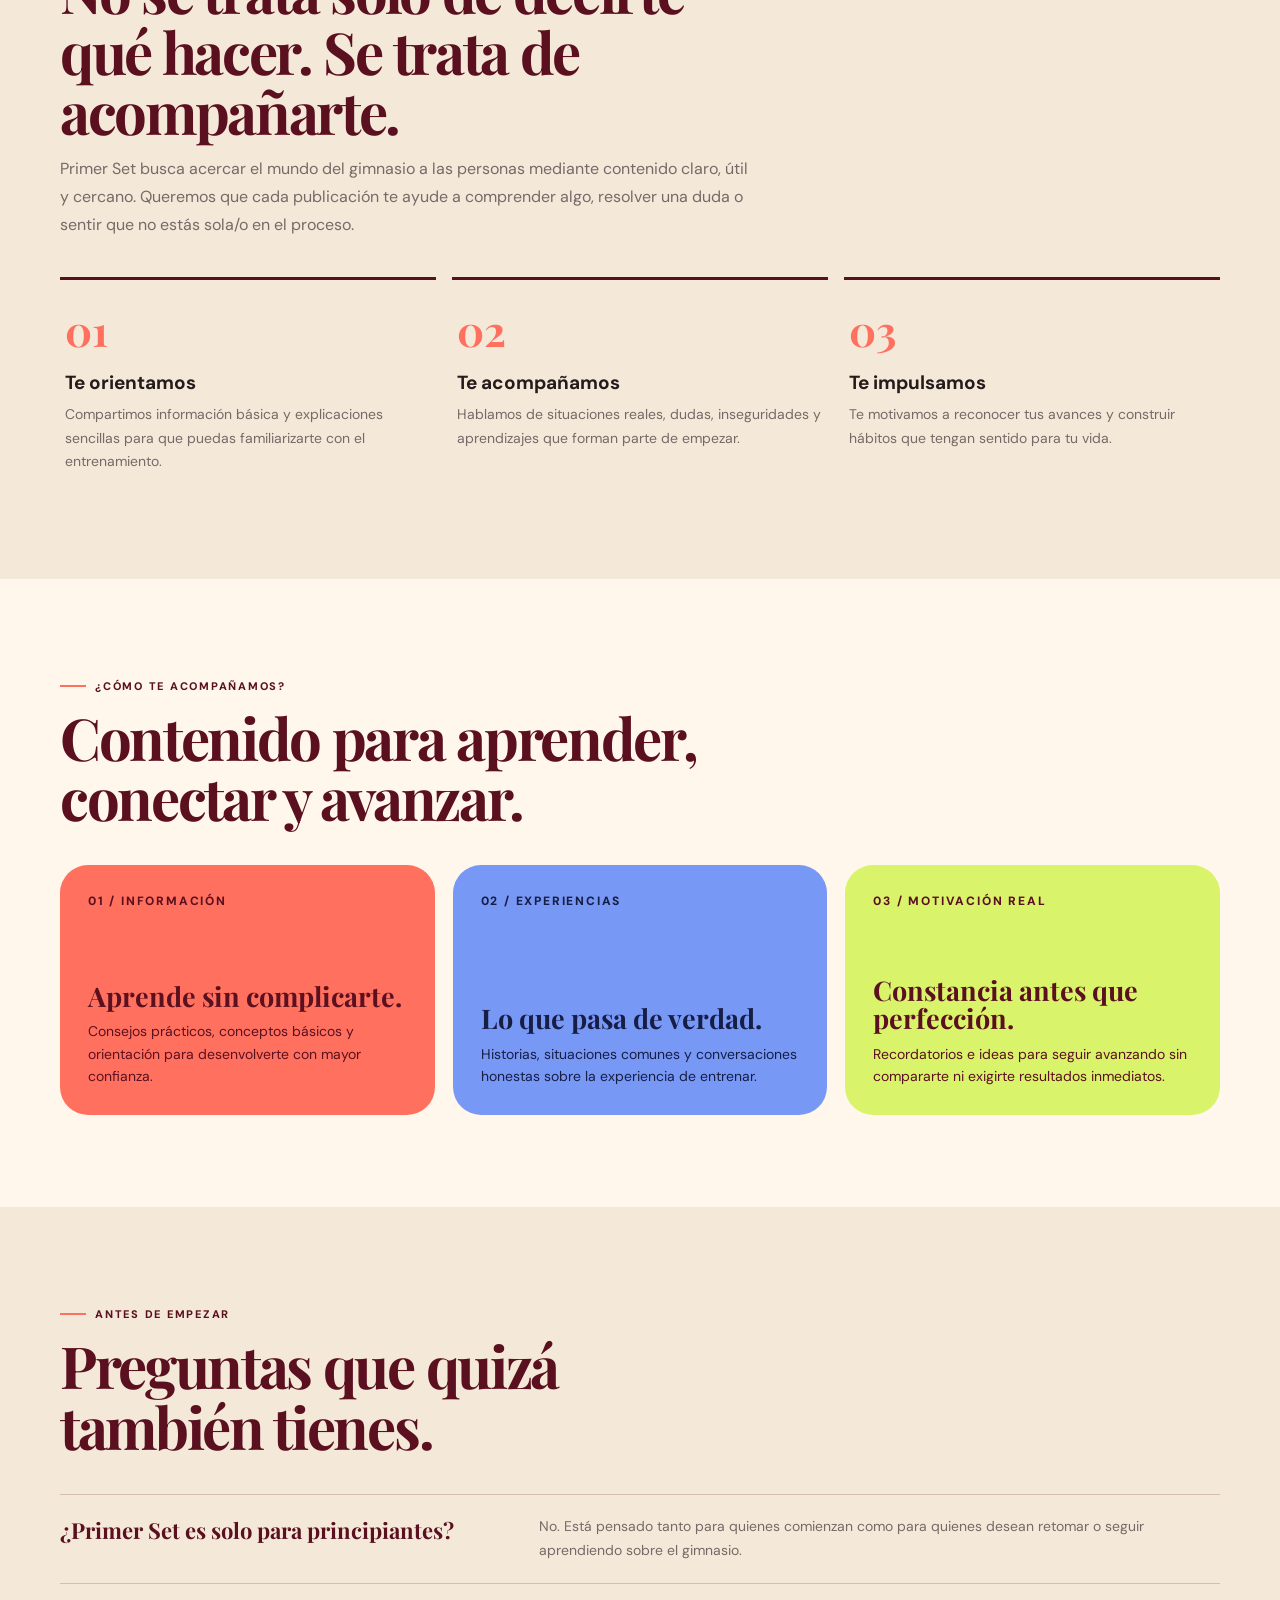
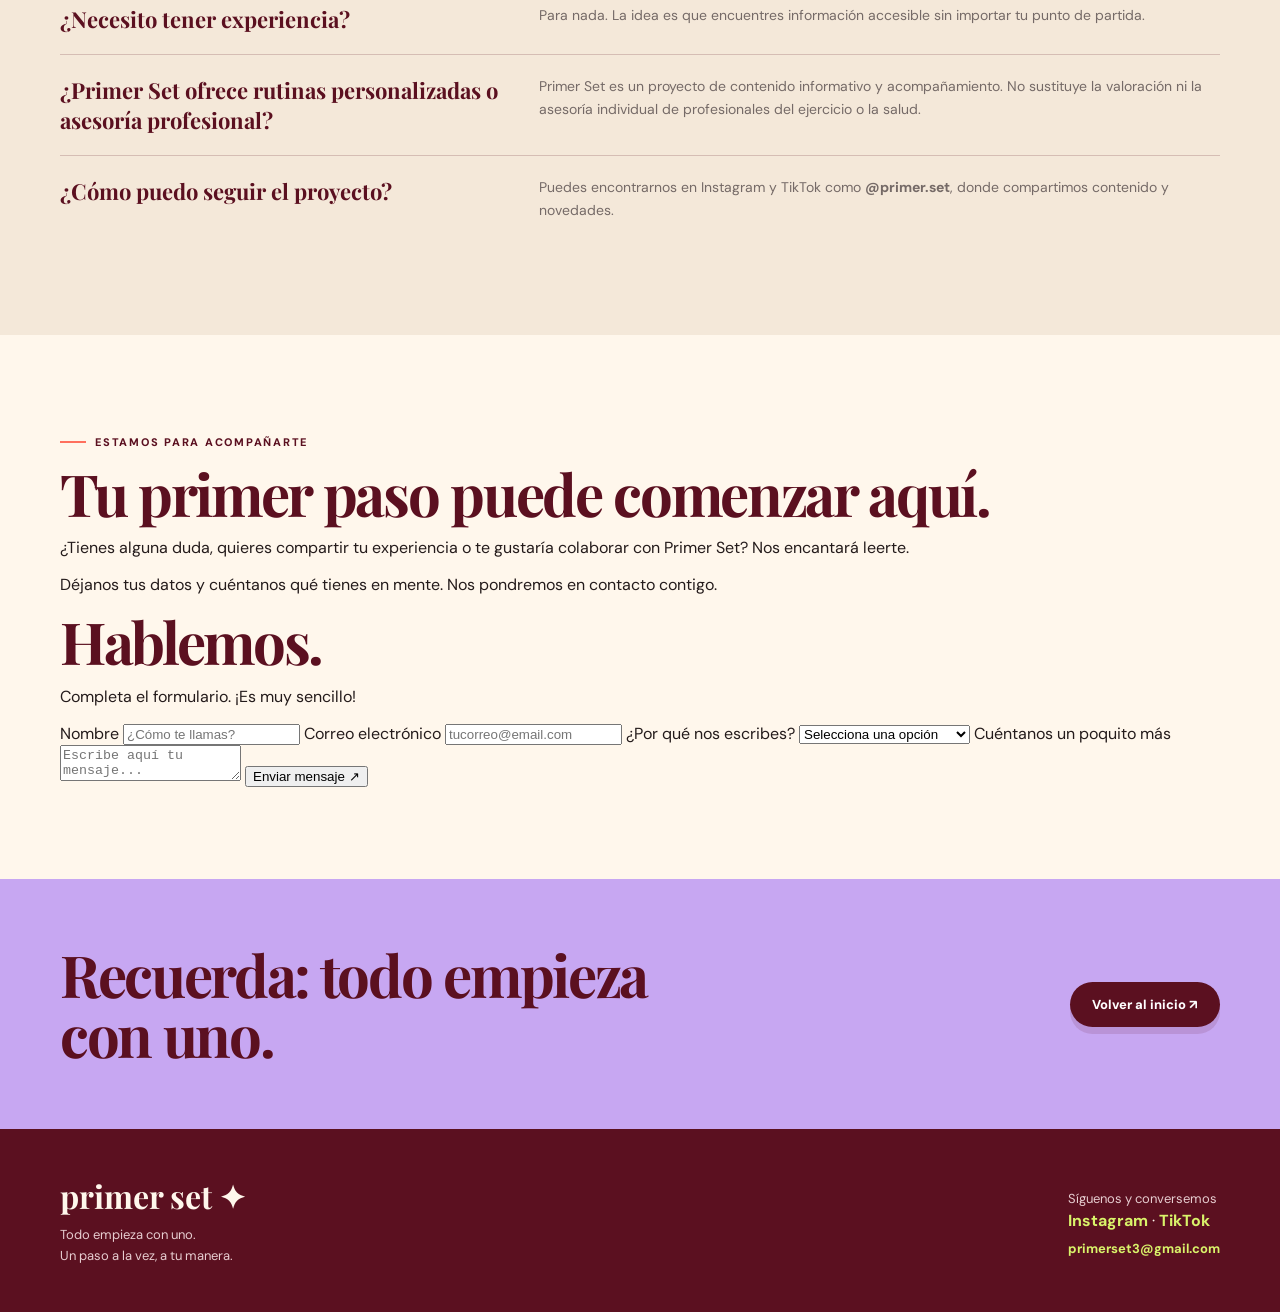
==== commit e7c1a476: "Update landing.html" ====
--- a/landing.html
+++ b/landing.html
@@ -5,7 +5,7 @@
 <section class="section" id="propuesta" style="background:#f4e8d9"><div class="wrap"><div class="section-head"><span class="eyebrow">Nuestra propuesta</span><h2>No se trata solo de decirte qué hacer. Se trata de acompañarte.</h2><p>Primer Set busca acercar el mundo del gimnasio a las personas mediante contenido claro, útil y cercano. Queremos que cada publicación te ayude a comprender algo, resolver una duda o sentir que no estás sola/o en el proceso.</p></div><div class="steps"><div class="step"><b>01</b><h3>Te orientamos</h3><p>Compartimos información básica y explicaciones sencillas para que puedas familiarizarte con el entrenamiento.</p></div><div class="step"><b>02</b><h3>Te acompañamos</h3><p>Hablamos de situaciones reales, dudas, inseguridades y aprendizajes que forman parte de empezar.</p></div><div class="step"><b>03</b><h3>Te impulsamos</h3><p>Te motivamos a reconocer tus avances y construir hábitos que tengan sentido para tu vida.</p></div></div></div></section>
 <section class="section" id="acompanamiento"><div class="wrap"><div class="section-head"><span class="eyebrow">¿Cómo te acompañamos?</span><h2>Contenido para aprender, conectar y avanzar.</h2></div><div class="cards"><article class="card coral"><span class="num">01 / INFORMACIÓN</span><div><h3>Aprende sin complicarte.</h3><p>Consejos prácticos, conceptos básicos y orientación para desenvolverte con mayor confianza.</p></div></article><article class="card blue"><span class="num">02 / EXPERIENCIAS</span><div><h3>Lo que pasa de verdad.</h3><p>Historias, situaciones comunes y conversaciones honestas sobre la experiencia de entrenar.</p></div></article><article class="card lime"><span class="num">03 / MOTIVACIÓN REAL</span><div><h3>Constancia antes que perfección.</h3><p>Recordatorios e ideas para seguir avanzando sin compararte ni exigirte resultados inmediatos.</p></div></article></div></div></section>
 <section class="section" id="preguntas" style="background:#f4e8d9"><div class="wrap"><div class="section-head"><span class="eyebrow">Antes de empezar</span><h2>Preguntas que quizá también tienes.</h2></div><div class="faq"><h3>¿Primer Set es solo para principiantes?</h3><p>No. Está pensado tanto para quienes comienzan como para quienes desean retomar o seguir aprendiendo sobre el gimnasio.</p></div><div class="faq"><h3>¿Necesito tener experiencia?</h3><p>Para nada. La idea es que encuentres información accesible sin importar tu punto de partida.</p></div><div class="faq"><h3>¿Primer Set ofrece rutinas personalizadas o asesoría profesional?</h3><p>Primer Set es un proyecto de contenido informativo y acompañamiento. No sustituye la valoración ni la asesoría individual de profesionales del ejercicio o la salud.</p></div><div class="faq"><h3>¿Cómo puedo seguir el proyecto?</h3><p>Puedes encontrarnos en Instagram y TikTok como <strong>@primer.set</strong>, donde compartimos contenido y novedades.</p></div></div></section>
-<section class="section"><div class="wrap"><div class="email-box"><div><span class="eyebrow"
+
 <section class="section contact-section" id="contacto">
   <div class="wrap contact-grid">
     <div class="contact-intro">
--- a/styles.css
+++ b/styles.css
@@ -105,3 +105,101 @@
   }
 }
 
+
+/* TARJETAS DE COMUNIDAD - IDENTIDAD PRIMER SET */
+
+.community-section {
+  background: var(--cream) !important;
+  padding: 85px 0 !important;
+}
+
+.community-section .community-heading {
+  max-width: 850px !important;
+  margin: 0 auto 45px !important;
+  text-align: center !important;
+}
+
+.community-section .community-heading h2 {
+  font-family: 'Playfair Display', serif !important;
+  color: var(--wine) !important;
+  font-size: clamp(32px, 5vw, 48px) !important;
+  line-height: 1.1 !important;
+}
+
+.community-section .community-heading p {
+  color: #756a67 !important;
+  font-family: 'DM Sans', sans-serif !important;
+  font-size: 16px !important;
+  line-height: 1.7 !important;
+}
+
+.community-section .community-grid {
+  display: grid !important;
+  grid-template-columns: repeat(3, minmax(0, 1fr)) !important;
+  gap: 18px !important;
+  width: 100% !important;
+}
+
+.community-section .community-card {
+  background: var(--paper) !important;
+  border: 1px solid #e3d2c4 !important;
+  border-radius: 18px !important;
+  padding: 30px !important;
+  min-height: 235px !important;
+  display: flex !important;
+  flex-direction: column !important;
+  justify-content: space-between !important;
+  box-shadow: 0 8px 22px rgba(91, 16, 32, 0.06) !important;
+}
+
+.community-section .community-card:nth-child(4n+1) {
+  background: #f4e8d9 !important;
+}
+
+.community-section .community-card:nth-child(4n+2) {
+  background: #fce4df !important;
+}
+
+.community-section .community-card:nth-child(4n+3) {
+  background: #e9edda !important;
+}
+
+.community-section .community-card:nth-child(4n) {
+  background: #e7eafa !important;
+}
+
+.community-section .quote-mark {
+  display: block !important;
+  font-family: 'Playfair Display', serif !important;
+  font-size: 36px !important;
+  line-height: 1 !important;
+  color: var(--coral) !important;
+}
+
+.community-section .community-card p {
+  color: #756a67 !important;
+  font-family: 'DM Sans', sans-serif !important;
+  font-size: 15px !important;
+  line-height: 1.8 !important;
+  margin: 18px 0 !important;
+}
+
+.community-section .community-card h3 {
+  color: var(--wine) !important;
+  font-family: 'Playfair Display', serif !important;
+  font-size: 21px !important;
+  font-weight: 700 !important;
+  margin: 0 !important;
+}
+
+@media (max-width: 800px) {
+  .community-section .community-grid {
+    grid-template-columns: 1fr !important;
+  }
+
+  .community-section .community-heading h2 {
+    font-size: 30px !important;
+  }
+}
+
+
